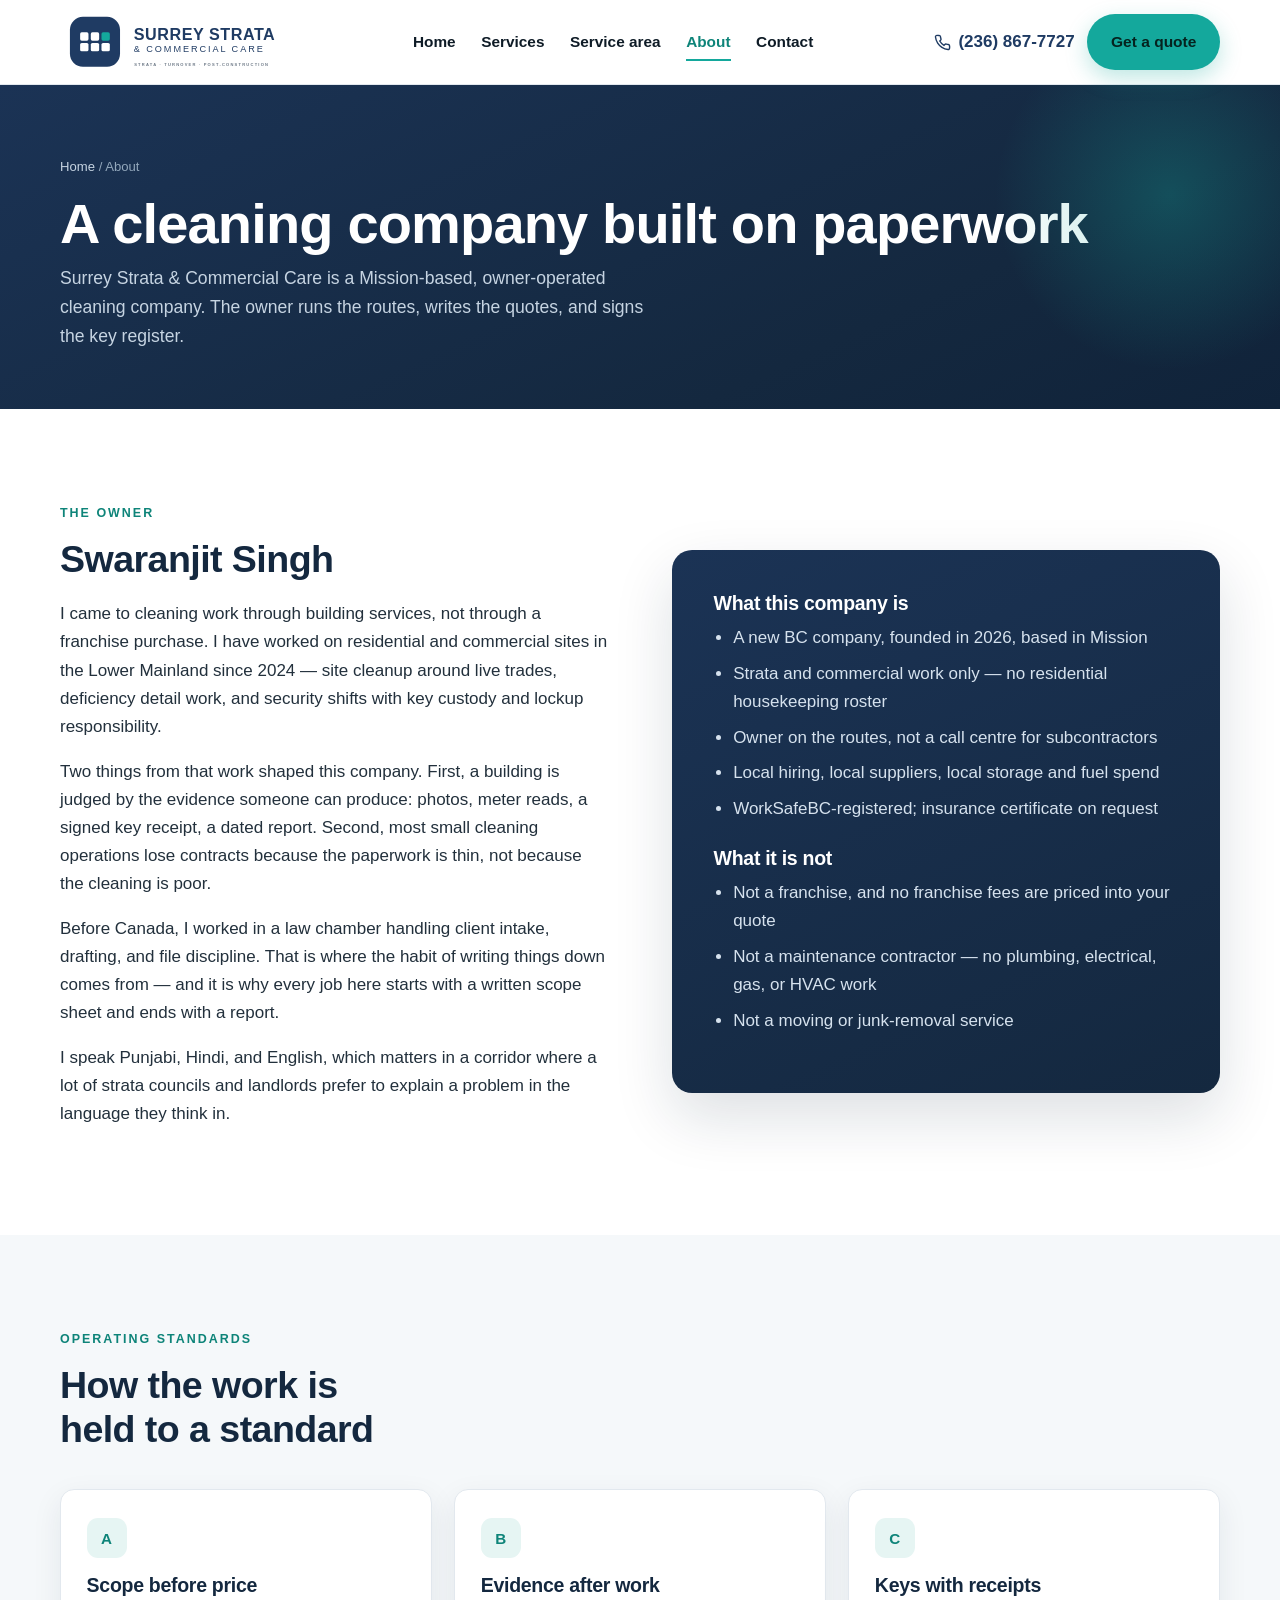
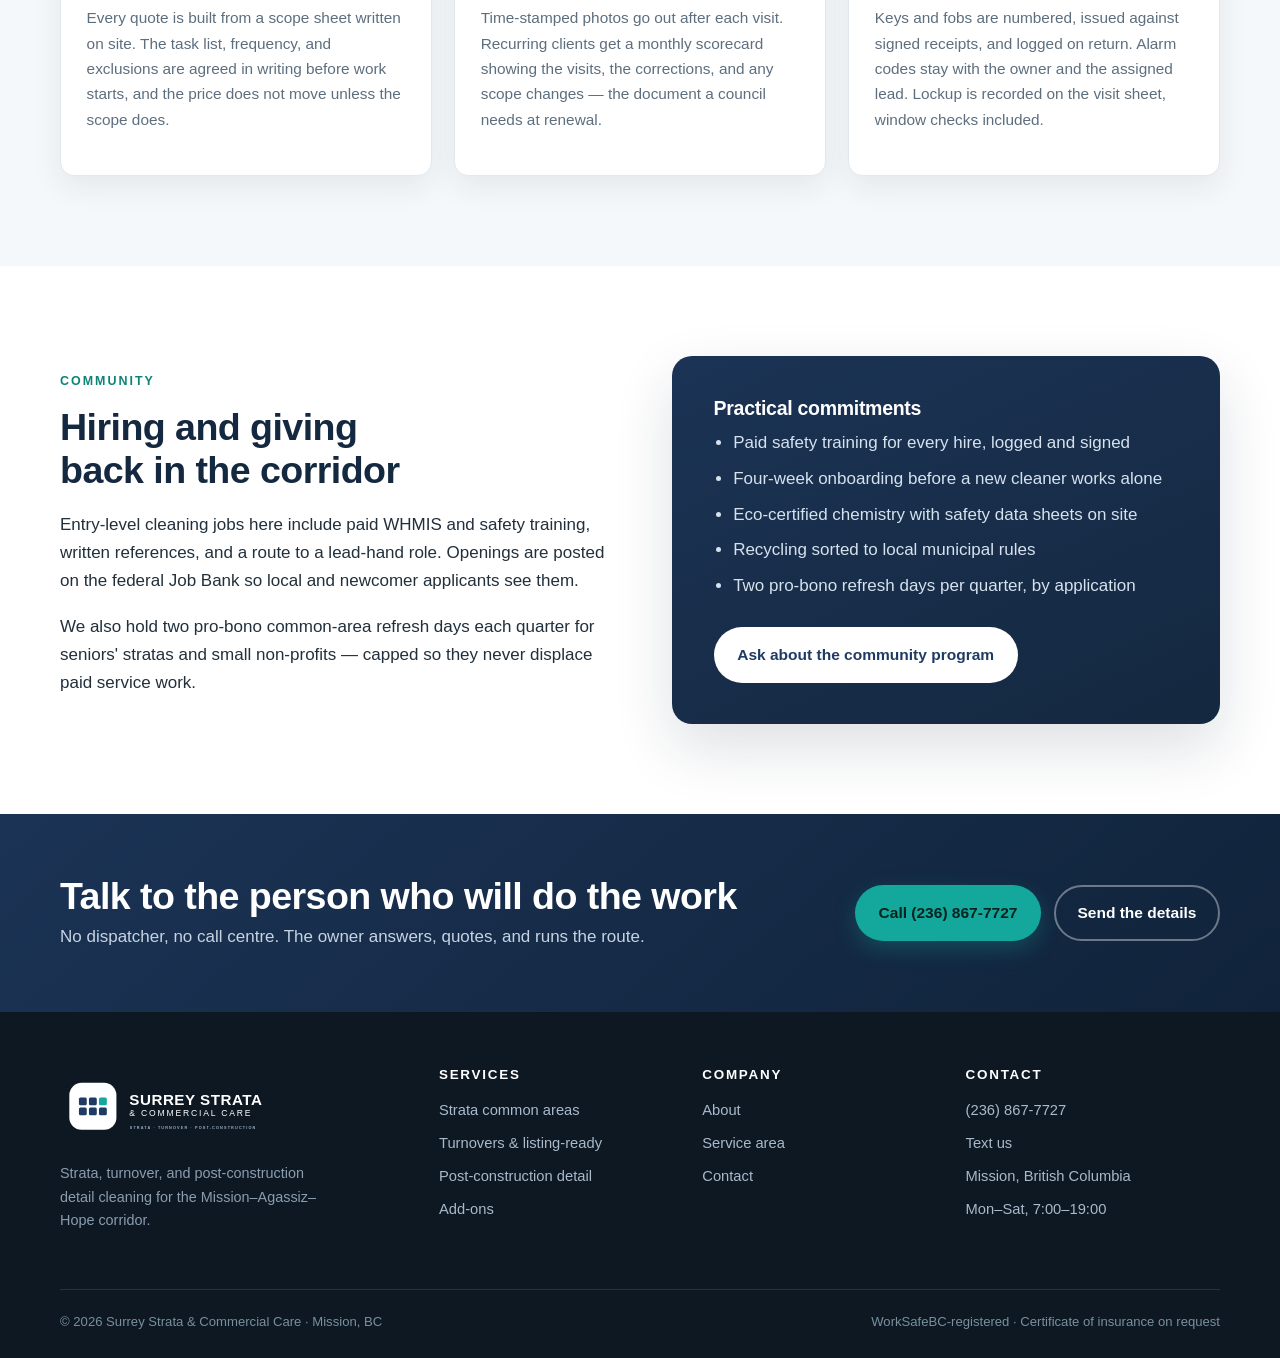
==== about.html @ 0990b7e4 "Surrey Strata & Commercial Care website" ====
<!doctype html>
<html lang="en-CA">
<head>
<meta charset="utf-8">
<meta name="viewport" content="width=device-width, initial-scale=1">
<title>About — Surrey Strata &amp; Commercial Care, Mission BC</title>
<meta name="description" content="A Mission-based cleaning company built around documented work: written scope sheets, photo reports, key control, and a monthly scorecard. Owner-operated, BC-owned, serving the Fraser Valley corridor.">
<link rel="canonical" href="https://amitojdeepsingh-ctrl.github.io/surrey-strata-care/about.html">
<meta name="theme-color" content="#1F3B63">
<meta property="og:type" content="website">
<meta property="og:title" content="About — Surrey Strata &amp; Commercial Care">
<meta property="og:description" content="Owner-operated strata and commercial cleaning from a Mission base, with documentation standards built in.">
<meta property="og:url" content="https://amitojdeepsingh-ctrl.github.io/surrey-strata-care/about.html">
<link rel="icon" href="assets/img/favicon.svg" type="image/svg+xml">
<link rel="stylesheet" href="assets/css/site.css">
</head>
<body>
<a class="skip-link" href="#main">Skip to content</a>

<header class="site-header" id="top">
  <div class="wrap header-inner">
    <a class="brand" href="index.html" aria-label="Surrey Strata and Commercial Care — home">
      <img src="assets/img/logo-horizontal.svg" alt="Surrey Strata &amp; Commercial Care" width="232" height="84">
    </a>
    <nav class="nav" id="site-nav" aria-label="Main">
      <a href="index.html">Home</a>
      <a href="services.html">Services</a>
      <a href="service-area.html">Service area</a>
      <a href="about.html" aria-current="page">About</a>
      <a href="contact.html">Contact</a>
    </nav>
    <div class="header-actions">
      <a class="header-phone" href="tel:+12368677727">
        <svg width="17" height="17" viewBox="0 0 24 24" fill="none" stroke="currentColor" stroke-width="2" stroke-linecap="round" aria-hidden="true"><path d="M22 16.9v3a2 2 0 0 1-2.2 2 19.8 19.8 0 0 1-8.6-3.1 19.5 19.5 0 0 1-6-6A19.8 19.8 0 0 1 2.1 4.2 2 2 0 0 1 4.1 2h3a2 2 0 0 1 2 1.7c.1 1 .4 2 .7 2.9a2 2 0 0 1-.5 2.1L8.1 9.9a16 16 0 0 0 6 6l1.2-1.2a2 2 0 0 1 2.1-.5c.9.3 1.9.6 2.9.7a2 2 0 0 1 1.7 2Z"/></svg>
        (236) 867-7727
      </a>
      <a class="btn btn--primary" href="contact.html">Get a quote</a>
      <button class="nav-toggle" type="button" aria-expanded="false" aria-controls="site-nav" aria-label="Menu">
        <span></span><span></span><span></span>
      </button>
    </div>
  </div>
</header>

<main id="main">
  <section class="page-head">
    <div class="wrap">
      <div class="crumbs"><a href="index.html">Home</a> / About</div>
      <h1>A cleaning company built on paperwork</h1>
      <p class="lede">Surrey Strata &amp; Commercial Care is a Mission-based, owner-operated cleaning company. The owner runs the routes, writes the quotes, and signs the key register.</p>
    </div>
  </section>

  <section class="section" aria-labelledby="story-title">
    <div class="wrap split">
      <div>
        <span class="eyebrow">The owner</span>
        <h2 id="story-title">Swaranjit Singh</h2>
        <p>I came to cleaning work through building services, not through a franchise purchase. I have worked on residential and commercial sites in the Lower Mainland since 2024 — site cleanup around live trades, deficiency detail work, and security shifts with key custody and lockup responsibility.</p>
        <p>Two things from that work shaped this company. First, a building is judged by the evidence someone can produce: photos, meter reads, a signed key receipt, a dated report. Second, most small cleaning operations lose contracts because the paperwork is thin, not because the cleaning is poor.</p>
        <p>Before Canada, I worked in a law chamber handling client intake, drafting, and file discipline. That is where the habit of writing things down comes from — and it is why every job here starts with a written scope sheet and ends with a report.</p>
        <p>I speak Punjabi, Hindi, and English, which matters in a corridor where a lot of strata councils and landlords prefer to explain a problem in the language they think in.</p>
      </div>
      <div class="panel">
        <h3>What this company is</h3>
        <ul style="color:#D6E2EE">
          <li>A new BC company, founded in 2026, based in Mission</li>
          <li>Strata and commercial work only — no residential housekeeping roster</li>
          <li>Owner on the routes, not a call centre for subcontractors</li>
          <li>Local hiring, local suppliers, local storage and fuel spend</li>
          <li>WorkSafeBC-registered; insurance certificate on request</li>
        </ul>
        <h3 style="margin-top:1.5rem">What it is not</h3>
        <ul style="color:#D6E2EE">
          <li>Not a franchise, and no franchise fees are priced into your quote</li>
          <li>Not a maintenance contractor — no plumbing, electrical, gas, or HVAC work</li>
          <li>Not a moving or junk-removal service</li>
        </ul>
      </div>
    </div>
  </section>

  <section class="section section--mist" aria-labelledby="standards-title">
    <div class="wrap">
      <div class="section-head">
        <span class="eyebrow">Operating standards</span>
        <h2 id="standards-title">How the work is held to a standard</h2>
      </div>
      <div class="grid-3">
        <div class="card reveal">
          <span class="card-num">A</span>
          <h3>Scope before price</h3>
          <p>Every quote is built from a scope sheet written on site. The task list, frequency, and exclusions are agreed in writing before work starts, and the price does not move unless the scope does.</p>
        </div>
        <div class="card reveal">
          <span class="card-num">B</span>
          <h3>Evidence after work</h3>
          <p>Time-stamped photos go out after each visit. Recurring clients get a monthly scorecard showing the visits, the corrections, and any scope changes — the document a council needs at renewal.</p>
        </div>
        <div class="card reveal">
          <span class="card-num">C</span>
          <h3>Keys with receipts</h3>
          <p>Keys and fobs are numbered, issued against signed receipts, and logged on return. Alarm codes stay with the owner and the assigned lead. Lockup is recorded on the visit sheet, window checks included.</p>
        </div>
      </div>
    </div>
  </section>

  <section class="section" aria-labelledby="community-title">
    <div class="wrap split">
      <div>
        <span class="eyebrow">Community</span>
        <h2 id="community-title">Hiring and giving back in the corridor</h2>
        <p>Entry-level cleaning jobs here include paid WHMIS and safety training, written references, and a route to a lead-hand role. Openings are posted on the federal Job Bank so local and newcomer applicants see them.</p>
        <p>We also hold two pro-bono common-area refresh days each quarter for seniors' stratas and small non-profits — capped so they never displace paid service work.</p>
      </div>
      <div class="panel">
        <h3>Practical commitments</h3>
        <ul style="color:#D6E2EE">
          <li>Paid safety training for every hire, logged and signed</li>
          <li>Four-week onboarding before a new cleaner works alone</li>
          <li>Eco-certified chemistry with safety data sheets on site</li>
          <li>Recycling sorted to local municipal rules</li>
          <li>Two pro-bono refresh days per quarter, by application</li>
        </ul>
        <a class="btn btn--light" href="contact.html" style="margin-top:.6rem">Ask about the community program</a>
      </div>
    </div>
  </section>

  <section class="cta-band">
    <div class="wrap">
      <div>
        <h2>Talk to the person who will do the work</h2>
        <p>No dispatcher, no call centre. The owner answers, quotes, and runs the route.</p>
      </div>
      <div class="cta-actions">
        <a class="btn btn--primary" href="tel:+12368677727">Call (236) 867-7727</a>
        <a class="btn btn--outline-light" href="contact.html">Send the details</a>
      </div>
    </div>
  </section>
</main>

<footer class="site-footer">
  <div class="wrap">
    <div class="footer-grid">
      <div class="footer-brand">
        <img src="assets/img/logo-reverse.svg" alt="Surrey Strata &amp; Commercial Care" width="218">
        <p>Strata, turnover, and post-construction detail cleaning for the Mission–Agassiz–Hope corridor.</p>
      </div>
      <div>
        <h3>Services</h3>
        <ul>
          <li><a href="services.html#strata">Strata common areas</a></li>
          <li><a href="services.html#turnover">Turnovers &amp; listing-ready</a></li>
          <li><a href="services.html#post-construction">Post-construction detail</a></li>
          <li><a href="services.html#addons">Add-ons</a></li>
        </ul>
      </div>
      <div>
        <h3>Company</h3>
        <ul>
          <li><a href="about.html">About</a></li>
          <li><a href="service-area.html">Service area</a></li>
          <li><a href="contact.html">Contact</a></li>
        </ul>
      </div>
      <div>
        <h3>Contact</h3>
        <ul>
          <li><a href="tel:+12368677727">(236) 867-7727</a></li>
          <li><a href="sms:+12368677727">Text us</a></li>
          <li>Mission, British Columbia</li>
          <li>Mon–Sat, 7:00–19:00</li>
        </ul>
      </div>
    </div>
    <div class="footer-bottom">
      <span>© 2026 Surrey Strata &amp; Commercial Care · Mission, BC</span>
      <span>WorkSafeBC-registered · Certificate of insurance on request</span>
    </div>
  </div>
</footer>

<script src="assets/js/site.js" defer></script>
</body>
</html>
---- assets/css/site.css ----
:root {
  --navy: #1F3B63;
  --navy-deep: #14283F;
  --navy-ink: #0E1B26;
  --aqua: #14A89C;
  --aqua-dark: #0E8479;
  --aqua-tint: #E6F5F3;
  --paper: #FFFFFF;
  --mist: #F5F8FA;
  --line: #E2E8EE;
  --text: #22303C;
  --muted: #5D6E7E;
  --radius: 14px;
  --shadow: 0 10px 30px rgba(16, 38, 58, .08);
  --shadow-lg: 0 24px 60px rgba(16, 38, 58, .14);
  --font: "Segoe UI", -apple-system, BlinkMacSystemFont, "Helvetica Neue", Arial, sans-serif;
  --wrap: 1160px;
}

* { box-sizing: border-box; }

html { scroll-behavior: smooth; }

body {
  margin: 0;
  font-family: var(--font);
  color: var(--text);
  background: var(--paper);
  font-size: 17px;
  line-height: 1.65;
  -webkit-font-smoothing: antialiased;
}

img, svg { max-width: 100%; display: block; }

a { color: var(--aqua-dark); text-decoration-thickness: 1px; text-underline-offset: 3px; }
a:hover { color: var(--navy); }

h1, h2, h3, h4 {
  color: var(--navy-deep);
  line-height: 1.15;
  letter-spacing: -.015em;
  margin: 0 0 .5em;
  text-wrap: balance;
}

h1 { font-size: clamp(2.1rem, 4.6vw, 3.5rem); font-weight: 700; }
h2 { font-size: clamp(1.6rem, 3vw, 2.35rem); font-weight: 700; }
h3 { font-size: 1.22rem; font-weight: 650; }
p { margin: 0 0 1em; }
ul { margin: 0 0 1em; padding-left: 1.15em; }
li { margin-bottom: .45em; }

.wrap { width: min(100% - 2.5rem, var(--wrap)); margin-inline: auto; }
.section { padding: clamp(3.2rem, 7vw, 5.6rem) 0; }
.section--mist { background: var(--mist); }

.eyebrow {
  display: inline-block;
  font-size: .78rem;
  font-weight: 700;
  letter-spacing: .16em;
  text-transform: uppercase;
  color: var(--aqua-dark);
  margin-bottom: .9rem;
}

.lede { font-size: 1.1rem; color: var(--muted); max-width: 62ch; }

.skip-link {
  position: absolute; left: -9999px; top: 0; z-index: 200;
  background: var(--navy); color: #fff; padding: .8rem 1.2rem; border-radius: 0 0 10px 0;
}
.skip-link:focus { left: 0; }

:focus-visible { outline: 3px solid var(--aqua); outline-offset: 3px; border-radius: 4px; }

/* ---------- header ---------- */
.site-header {
  position: sticky; top: 0; z-index: 100;
  background: rgba(255, 255, 255, .94);
  backdrop-filter: blur(10px);
  border-bottom: 1px solid var(--line);
}
.header-inner {
  display: flex; align-items: center; justify-content: space-between;
  gap: 1.5rem; min-height: 76px;
}
.brand { display: flex; align-items: center; gap: .7rem; text-decoration: none; }
.brand img { width: 232px; height: auto; }

.nav { display: flex; align-items: center; gap: 1.6rem; }
.nav a {
  color: var(--navy-ink); text-decoration: none; font-weight: 600; font-size: .96rem;
  padding: .35rem 0; border-bottom: 2px solid transparent;
}
.nav a:hover { border-bottom-color: var(--aqua); color: var(--navy); }
.nav a[aria-current="page"] { color: var(--aqua-dark); border-bottom-color: var(--aqua); }

.header-actions { display: flex; align-items: center; gap: .8rem; }
.header-phone {
  display: inline-flex; align-items: center; gap: .45rem;
  font-weight: 700; color: var(--navy); text-decoration: none; white-space: nowrap;
}

.btn {
  display: inline-flex; align-items: center; justify-content: center; gap: .5rem;
  padding: .82rem 1.35rem; border-radius: 999px; border: 2px solid transparent;
  font: inherit; font-weight: 700; font-size: .97rem; cursor: pointer;
  text-decoration: none; transition: transform .15s ease, background .15s ease, box-shadow .15s ease;
}
.btn:hover { transform: translateY(-1px); }
.btn--primary { background: var(--aqua); color: #05231F; box-shadow: 0 8px 22px rgba(20, 168, 156, .28); }
.btn--primary:hover { background: #17B7AA; color: #05231F; }
.btn--ghost { border-color: var(--line); background: #fff; color: var(--navy); }
.btn--ghost:hover { border-color: var(--navy); }
.btn--light { background: #fff; color: var(--navy); }
.btn--outline-light { border-color: rgba(255, 255, 255, .38); color: #fff; }
.btn--outline-light:hover { border-color: #fff; color: #fff; background: rgba(255, 255, 255, .08); }

.nav-toggle {
  display: none; width: 44px; height: 44px; border-radius: 10px;
  border: 1px solid var(--line); background: #fff; cursor: pointer;
  align-items: center; justify-content: center; flex-direction: column; gap: 5px;
}
.nav-toggle span { display: block; width: 20px; height: 2px; background: var(--navy); transition: transform .2s ease, opacity .2s ease; }
.nav-toggle[aria-expanded="true"] span:nth-child(1) { transform: translateY(7px) rotate(45deg); }
.nav-toggle[aria-expanded="true"] span:nth-child(2) { opacity: 0; }
.nav-toggle[aria-expanded="true"] span:nth-child(3) { transform: translateY(-7px) rotate(-45deg); }

/* ---------- hero ---------- */
.hero {
  position: relative; overflow: hidden; color: #fff;
  background:
    radial-gradient(1100px 520px at 82% -10%, rgba(20, 168, 156, .28), transparent 60%),
    linear-gradient(160deg, #1B3355 0%, #14283F 62%, #0E1B26 100%);
}
.hero::before {
  content: ""; position: absolute; inset: 0;
  background-image:
    linear-gradient(rgba(255, 255, 255, .05) 1px, transparent 1px),
    linear-gradient(90deg, rgba(255, 255, 255, .05) 1px, transparent 1px);
  background-size: 84px 84px;
  mask-image: linear-gradient(to bottom, rgba(0,0,0,.75), transparent 78%);
  pointer-events: none;
}
.hero-inner {
  position: relative; display: grid; grid-template-columns: 1.15fr .85fr;
  gap: clamp(2rem, 5vw, 4.5rem); align-items: center;
  padding: clamp(3.6rem, 7vw, 6.2rem) 0 clamp(3.4rem, 6vw, 5.4rem);
}
.hero h1 { color: #fff; margin-bottom: 1rem; }
.hero h1 em { font-style: normal; color: #6FE3D8; }
.hero .lede { color: #C6D4E2; max-width: 54ch; margin-bottom: 1.7rem; }
.hero-actions { display: flex; flex-wrap: wrap; gap: .8rem; margin-bottom: 1.9rem; }
.hero-proof { display: flex; flex-wrap: wrap; gap: .5rem 1.4rem; padding: 0; margin: 0; list-style: none; }
.hero-proof li {
  display: flex; align-items: center; gap: .5rem; margin: 0;
  font-size: .9rem; color: #B8C9DA; font-weight: 600;
}
.hero-proof svg { flex: none; }

.hero-card {
  background: rgba(255, 255, 255, .06);
  border: 1px solid rgba(255, 255, 255, .16);
  border-radius: 20px; padding: 1.7rem 1.6rem;
  backdrop-filter: blur(6px);
  box-shadow: var(--shadow-lg);
}
.hero-card h2 { color: #fff; font-size: 1.06rem; letter-spacing: .01em; margin-bottom: 1.05rem; text-transform: none; }
.hero-card ul { list-style: none; padding: 0; margin: 0 0 1.2rem; }
.hero-card li {
  display: flex; gap: .7rem; align-items: flex-start;
  font-size: .95rem; color: #D6E2EE; margin-bottom: .8rem;
}
.hero-card li svg { flex: none; margin-top: .22rem; }
.hero-card .fine { font-size: .8rem; color: #93A8BC; margin: 0; }

/* ---------- trust strip ---------- */
.trust { border-bottom: 1px solid var(--line); background: #fff; }
.trust-inner {
  display: grid; grid-template-columns: repeat(4, 1fr);
  gap: 1rem; padding: 1.15rem 0;
}
.trust-item { display: flex; align-items: center; gap: .6rem; font-size: .88rem; font-weight: 650; color: var(--navy); }
.trust-item svg { flex: none; color: var(--aqua-dark); }

/* ---------- cards / grids ---------- */
.grid-3 { display: grid; grid-template-columns: repeat(3, 1fr); gap: 1.4rem; }
.grid-2 { display: grid; grid-template-columns: repeat(2, 1fr); gap: 1.6rem; }
.grid-4 { display: grid; grid-template-columns: repeat(4, 1fr); gap: 1.1rem; }

.card {
  background: #fff; border: 1px solid var(--line); border-radius: var(--radius);
  padding: 1.75rem 1.6rem; box-shadow: var(--shadow);
  display: flex; flex-direction: column;
}
.card h3 { margin-bottom: .55rem; }
.card p { color: var(--muted); font-size: .96rem; }
.card ul { font-size: .94rem; color: var(--text); margin-bottom: 1.2rem; }
.card .card-link { margin-top: auto; font-weight: 700; font-size: .93rem; text-decoration: none; color: var(--aqua-dark); }
.card .card-link:hover { color: var(--navy); }
.card-num {
  display: inline-flex; align-items: center; justify-content: center;
  width: 40px; height: 40px; border-radius: 11px; margin-bottom: 1rem;
  background: var(--aqua-tint); color: var(--aqua-dark); font-weight: 800; font-size: .95rem;
}

.section-head { max-width: 62ch; margin-bottom: 2.4rem; }
.section-head.center { margin-inline: auto; text-align: center; }

/* ---------- steps ---------- */
.steps { counter-reset: step; display: grid; grid-template-columns: repeat(5, 1fr); gap: 1rem; }
.step { position: relative; padding-top: 3.1rem; }
.step::before {
  counter-increment: step; content: "0" counter(step);
  position: absolute; top: 0; left: 0;
  font-size: .8rem; font-weight: 800; letter-spacing: .1em; color: var(--aqua-dark);
  background: var(--aqua-tint); border-radius: 8px; padding: .32rem .55rem;
}
.step strong { display: block; font-size: .99rem; color: var(--navy-deep); margin-bottom: .3rem; }
.step p { font-size: .9rem; color: var(--muted); margin: 0; }

/* ---------- split feature ---------- */
.split { display: grid; grid-template-columns: 1fr 1fr; gap: clamp(2rem, 5vw, 4rem); align-items: center; }
.feature-list { list-style: none; padding: 0; margin: 0; }
.feature-list li {
  display: flex; gap: .9rem; padding: 1.05rem 0; border-bottom: 1px solid var(--line); margin: 0;
}
.feature-list li:last-child { border-bottom: 0; }
.feature-list svg { flex: none; margin-top: .2rem; color: var(--aqua-dark); }
.feature-list strong { display: block; color: var(--navy-deep); margin-bottom: .12rem; }
.feature-list span { font-size: .93rem; color: var(--muted); }

.panel {
  background: linear-gradient(155deg, #1B3355, #14283F);
  color: #fff; border-radius: 20px; padding: clamp(1.8rem, 3.5vw, 2.6rem);
  box-shadow: var(--shadow-lg);
}
.panel h2, .panel h3 { color: #fff; }
.panel p { color: #C6D4E2; }
.panel .pill { background: rgba(255,255,255,.1); border: 1px solid rgba(255,255,255,.18); color: #DFEAF4; }

.pill-row { display: flex; flex-wrap: wrap; gap: .55rem; margin-top: 1.3rem; }
.pill {
  display: inline-block; padding: .5rem .85rem; border-radius: 999px;
  background: #fff; border: 1px solid var(--line); font-size: .87rem; font-weight: 650; color: var(--navy);
}

/* ---------- faq ---------- */
.faq { display: grid; gap: .7rem; max-width: 860px; margin-inline: auto; }
details.faq-item {
  background: #fff; border: 1px solid var(--line); border-radius: 12px; padding: 0;
}
details.faq-item summary {
  cursor: pointer; list-style: none; padding: 1.1rem 1.3rem;
  font-weight: 700; color: var(--navy-deep); display: flex; justify-content: space-between; gap: 1rem; align-items: center;
}
details.faq-item summary::-webkit-details-marker { display: none; }
details.faq-item summary::after {
  content: "+"; font-size: 1.35rem; font-weight: 400; color: var(--aqua-dark); transition: transform .18s ease;
}
details.faq-item[open] summary::after { transform: rotate(45deg); }
details.faq-item .faq-body { padding: 0 1.3rem 1.2rem; color: var(--muted); font-size: .96rem; }
details.faq-item .faq-body p:last-child { margin-bottom: 0; }

/* ---------- cta band ---------- */
.cta-band { background: linear-gradient(140deg, #1B3355, #10233A); color: #fff; }
.cta-band .wrap {
  display: flex; align-items: center; justify-content: space-between; gap: 2rem;
  padding-top: clamp(2.6rem, 5vw, 3.8rem); padding-bottom: clamp(2.6rem, 5vw, 3.8rem);
}
.cta-band h2 { color: #fff; margin-bottom: .35rem; }
.cta-band p { color: #C6D4E2; margin: 0; }
.cta-actions { display: flex; flex-wrap: wrap; gap: .8rem; }

/* ---------- page header ---------- */
.page-head {
  background: linear-gradient(155deg, #1B3355, #14283F 70%, #10233A);
  color: #fff; padding: clamp(2.8rem, 6vw, 4.4rem) 0 clamp(2.4rem, 5vw, 3.6rem);
  position: relative; overflow: hidden;
}
.page-head::after {
  content: ""; position: absolute; right: -80px; top: -80px; width: 380px; height: 380px;
  border-radius: 50%; background: radial-gradient(circle, rgba(20,168,156,.30), transparent 65%);
}
.page-head h1 { color: #fff; margin-bottom: .5rem; }
.page-head .lede { color: #C6D4E2; margin: 0; }
.crumbs { font-size: .82rem; color: #93A8BC; margin-bottom: .9rem; }
.crumbs a { color: #C6D4E2; text-decoration: none; }
.crumbs a:hover { text-decoration: underline; }

/* ---------- forms ---------- */
.quote-grid { display: grid; grid-template-columns: .95fr 1.05fr; gap: clamp(2rem, 4vw, 3.4rem); align-items: start; }
.form-card {
  background: #fff; border: 1px solid var(--line); border-radius: 18px;
  padding: clamp(1.5rem, 3vw, 2.2rem); box-shadow: var(--shadow);
}
.field { margin-bottom: 1rem; }
.field label { display: block; font-size: .86rem; font-weight: 700; color: var(--navy-deep); margin-bottom: .35rem; }
.field input, .field select, .field textarea {
  width: 100%; font: inherit; font-size: .95rem; color: var(--text);
  padding: .7rem .85rem; border: 1px solid #CBD6E1; border-radius: 10px; background: #fff;
}
.field input:focus, .field select:focus, .field textarea:focus {
  border-color: var(--aqua); box-shadow: 0 0 0 3px rgba(20, 168, 156, .16); outline: none;
}
.field-row { display: grid; grid-template-columns: 1fr 1fr; gap: .8rem; }
.hint { font-size: .8rem; color: var(--muted); margin: .55rem 0 0; }

.contact-lines { list-style: none; padding: 0; margin: 0 0 1.6rem; }
.contact-lines li { display: flex; gap: .8rem; align-items: flex-start; margin-bottom: 1rem; }
.contact-lines svg { flex: none; margin-top: .2rem; color: var(--aqua-dark); }
.contact-lines strong { display: block; color: var(--navy-deep); font-size: .95rem; }
.contact-lines a { font-size: .95rem; }

/* ---------- footer ---------- */
.site-footer { background: #0D1822; color: #A9BACB; padding: 3.4rem 0 1.6rem; font-size: .92rem; }
.footer-grid { display: grid; grid-template-columns: 1.5fr 1fr 1fr 1.1fr; gap: 2rem; }
.site-footer h3 { color: #fff; font-size: .84rem; letter-spacing: .13em; text-transform: uppercase; margin-bottom: 1rem; }
.site-footer a { color: #A9BACB; text-decoration: none; }
.site-footer a:hover { color: #fff; text-decoration: underline; }
.site-footer ul { list-style: none; padding: 0; margin: 0; }
.site-footer li { margin-bottom: .55rem; }
.footer-brand img { width: 218px; margin-bottom: 1rem; }
.footer-brand p { color: #8A9DAF; font-size: .9rem; max-width: 32ch; }
.footer-bottom {
  border-top: 1px solid rgba(255, 255, 255, .1); margin-top: 2.6rem; padding-top: 1.3rem;
  display: flex; flex-wrap: wrap; gap: .6rem 1.5rem; justify-content: space-between; font-size: .82rem; color: #78909F;
}
.footer-bottom a { color: #78909F; }

/* ---------- reveal ---------- */
.reveal { opacity: 0; transform: translateY(14px); transition: opacity .6s ease, transform .6s ease; }
.reveal.is-in { opacity: 1; transform: none; }

/* ---------- responsive ---------- */
@media (max-width: 1000px) {
  .hero-inner { grid-template-columns: 1fr; }
  .hero-card { max-width: 560px; }
  .grid-3, .grid-4 { grid-template-columns: repeat(2, 1fr); }
  .steps { grid-template-columns: repeat(2, 1fr); }
  .footer-grid { grid-template-columns: 1fr 1fr; }
  .trust-inner { grid-template-columns: repeat(2, 1fr); }
  .quote-grid, .split { grid-template-columns: 1fr; }
}

@media (max-width: 760px) {
  .nav, .header-phone { display: none; }
  .nav-toggle { display: inline-flex; }
  .brand img { width: 190px; }
  .site-header.nav-open .nav {
    display: flex; flex-direction: column; align-items: flex-start; gap: 0;
    position: absolute; left: 0; right: 0; top: 100%;
    background: #fff; border-bottom: 1px solid var(--line); padding: .6rem 1.25rem 1.1rem;
    box-shadow: 0 20px 30px rgba(16, 38, 58, .1);
  }
  .site-header.nav-open .nav a { width: 100%; padding: .8rem 0; border-bottom: 1px solid var(--line); }
  .site-header.nav-open .nav a:last-child { border-bottom: 0; }
  .grid-3, .grid-4, .grid-2, .steps { grid-template-columns: 1fr; }
  .cta-band .wrap { flex-direction: column; align-items: flex-start; }
  .footer-grid { grid-template-columns: 1fr; }
  .field-row { grid-template-columns: 1fr; }
  body { font-size: 16.5px; }
}

@media (prefers-reduced-motion: reduce) {
  html { scroll-behavior: auto; }
  .reveal { opacity: 1; transform: none; transition: none; }
  .btn:hover { transform: none; }
}
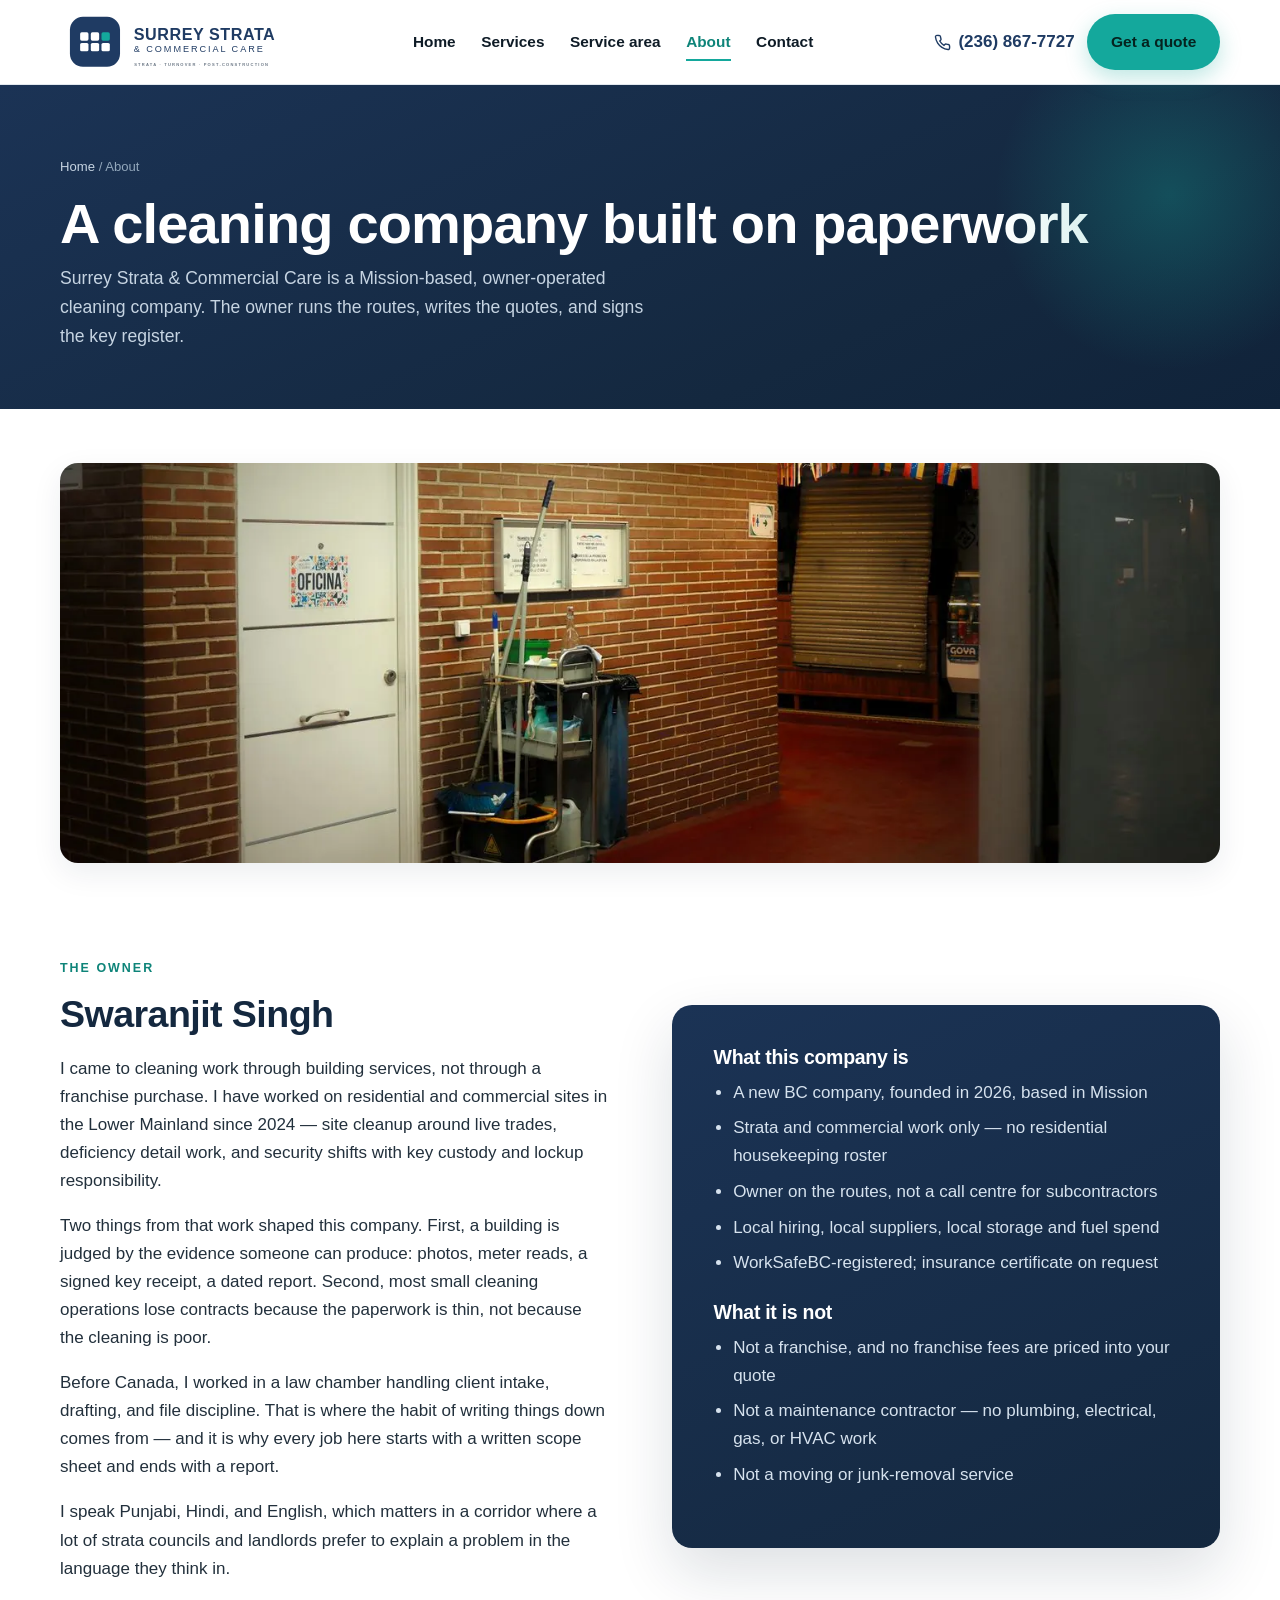
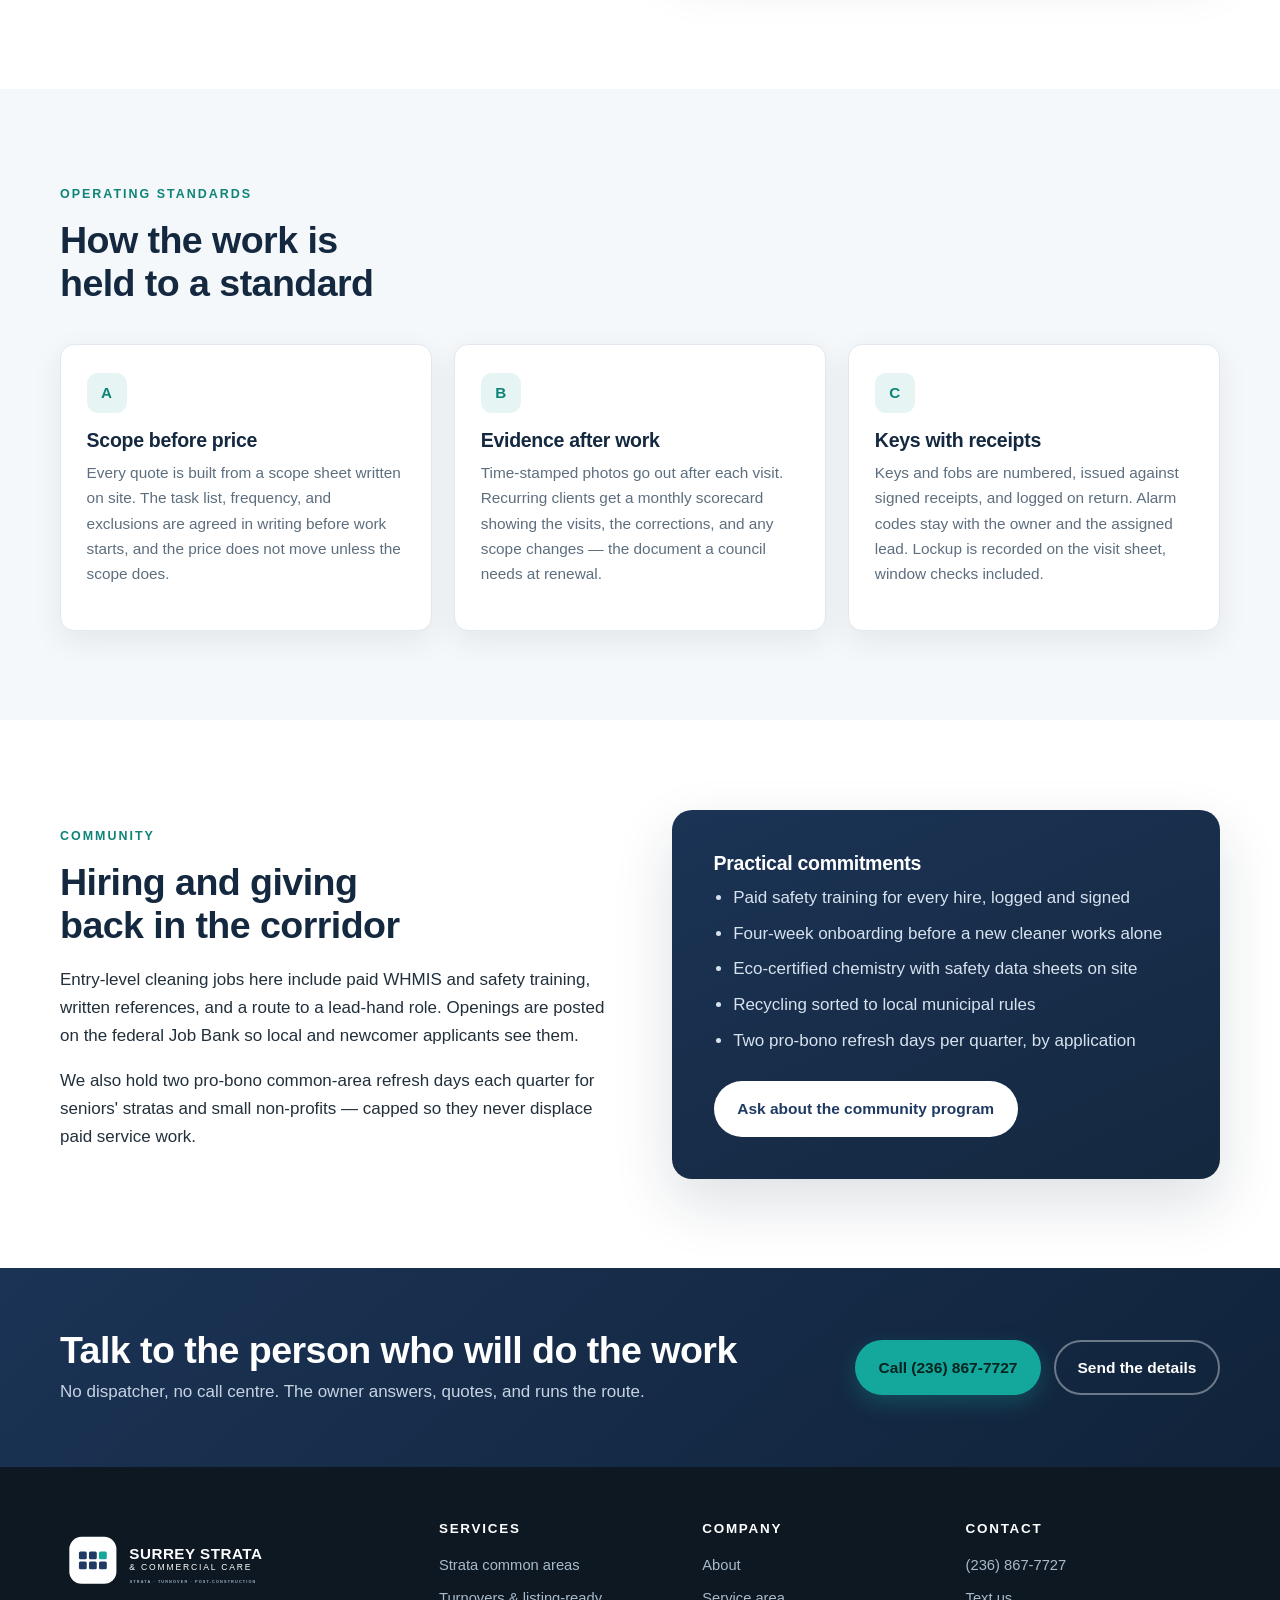
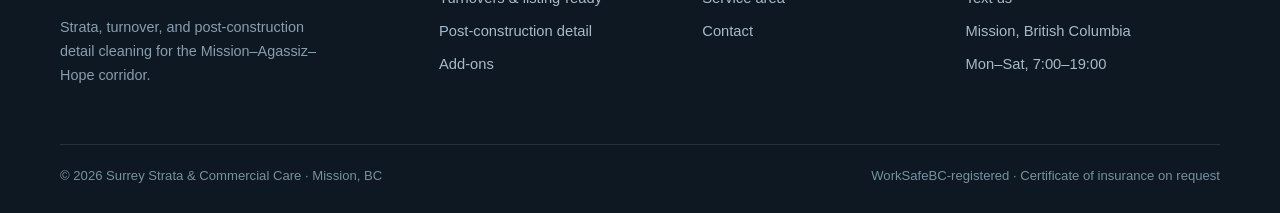
==== commit 92a2db98: "Add site photography (hero, service cards, gallery, about)" ====
--- a/about.html
+++ b/about.html
@@ -48,6 +48,12 @@
       <div class="crumbs"><a href="index.html">Home</a> / About</div>
       <h1>A cleaning company built on paperwork</h1>
       <p class="lede">Surrey Strata &amp; Commercial Care is a Mission-based, owner-operated cleaning company. The owner runs the routes, writes the quotes, and signs the key register.</p>
+    </div>
+  </section>
+
+  <section class="photo-band">
+    <div class="wrap">
+      <picture><source srcset="assets/img/photos/about-cart.webp" type="image/webp"><img src="assets/img/photos/about-cart.jpg" alt="Cleaning cart and supplies in a commercial hallway" width="1400" height="933" loading="lazy"></picture>
     </div>
   </section>
 
--- a/assets/css/site.css
+++ b/assets/css/site.css
@@ -131,18 +131,21 @@
 /* ---------- hero ---------- */
 .hero {
   position: relative; overflow: hidden; color: #fff;
+  background: #14283F url("../img/photos/hero-corridor.jpg") center / cover no-repeat;
+}
+.hero::before {
+  content: ""; position: absolute; inset: 0; pointer-events: none;
   background:
-    radial-gradient(1100px 520px at 82% -10%, rgba(20, 168, 156, .28), transparent 60%),
-    linear-gradient(160deg, #1B3355 0%, #14283F 62%, #0E1B26 100%);
-}
-.hero::before {
-  content: ""; position: absolute; inset: 0;
+    radial-gradient(1100px 520px at 82% -10%, rgba(20, 168, 156, .30), transparent 62%),
+    linear-gradient(160deg, rgba(27, 51, 85, .90) 0%, rgba(20, 40, 63, .86) 55%, rgba(10, 21, 33, .94) 100%);
+}
+.hero::after {
+  content: ""; position: absolute; inset: 0; pointer-events: none;
   background-image:
-    linear-gradient(rgba(255, 255, 255, .05) 1px, transparent 1px),
-    linear-gradient(90deg, rgba(255, 255, 255, .05) 1px, transparent 1px);
+    linear-gradient(rgba(255, 255, 255, .045) 1px, transparent 1px),
+    linear-gradient(90deg, rgba(255, 255, 255, .045) 1px, transparent 1px);
   background-size: 84px 84px;
-  mask-image: linear-gradient(to bottom, rgba(0,0,0,.75), transparent 78%);
-  pointer-events: none;
+  mask-image: linear-gradient(to bottom, rgba(0,0,0,.7), transparent 78%);
 }
 .hero-inner {
   position: relative; display: grid; grid-template-columns: 1.15fr .85fr;
@@ -364,6 +367,38 @@
   body { font-size: 16.5px; }
 }
 
+
+/* ---------- photography ---------- */
+.card--media { padding: 0; overflow: hidden; }
+.card--media .card-media { position: relative; }
+.card--media .card-media img { width: 100%; height: 178px; object-fit: cover; display: block; }
+.card--media .card-body { padding: 1.45rem 1.6rem 1.7rem; display: flex; flex-direction: column; flex: 1 1 auto; }
+.card--media .card-num {
+  position: absolute; top: 12px; left: 12px; margin: 0;
+  background: rgba(255, 255, 255, .94); box-shadow: 0 4px 14px rgba(10, 25, 40, .18);
+}
+.card--media h3 { margin-top: 0; }
+.card--media .card-link { margin-top: auto; }
+
+.gallery { display: grid; grid-template-columns: repeat(3, 1fr); gap: 1rem; }
+.gallery figure { margin: 0; position: relative; overflow: hidden; border-radius: 14px; }
+.gallery img { width: 100%; height: 268px; object-fit: cover; display: block; transition: transform .5s ease; }
+.gallery figure:hover img { transform: scale(1.03); }
+
+.panel-img { width: 100%; height: 216px; object-fit: cover; border-radius: 12px; margin-bottom: 1.25rem; display: block; }
+
+.photo-band { padding: clamp(2.4rem, 5vw, 3.4rem) 0 0; }
+.photo-band img { width: 100%; height: clamp(240px, 36vw, 400px); object-fit: cover; border-radius: 18px; display: block; box-shadow: var(--shadow); }
+
+@media (max-width: 1000px) {
+  .gallery { grid-template-columns: repeat(2, 1fr); }
+  .gallery img { height: 220px; }
+}
+@media (max-width: 760px) {
+  .gallery { grid-template-columns: 1fr; }
+  .gallery img { height: 230px; }
+  .card--media .card-media img { height: 190px; }
+}
 @media (prefers-reduced-motion: reduce) {
   html { scroll-behavior: auto; }
   .reveal { opacity: 1; transform: none; transition: none; }
